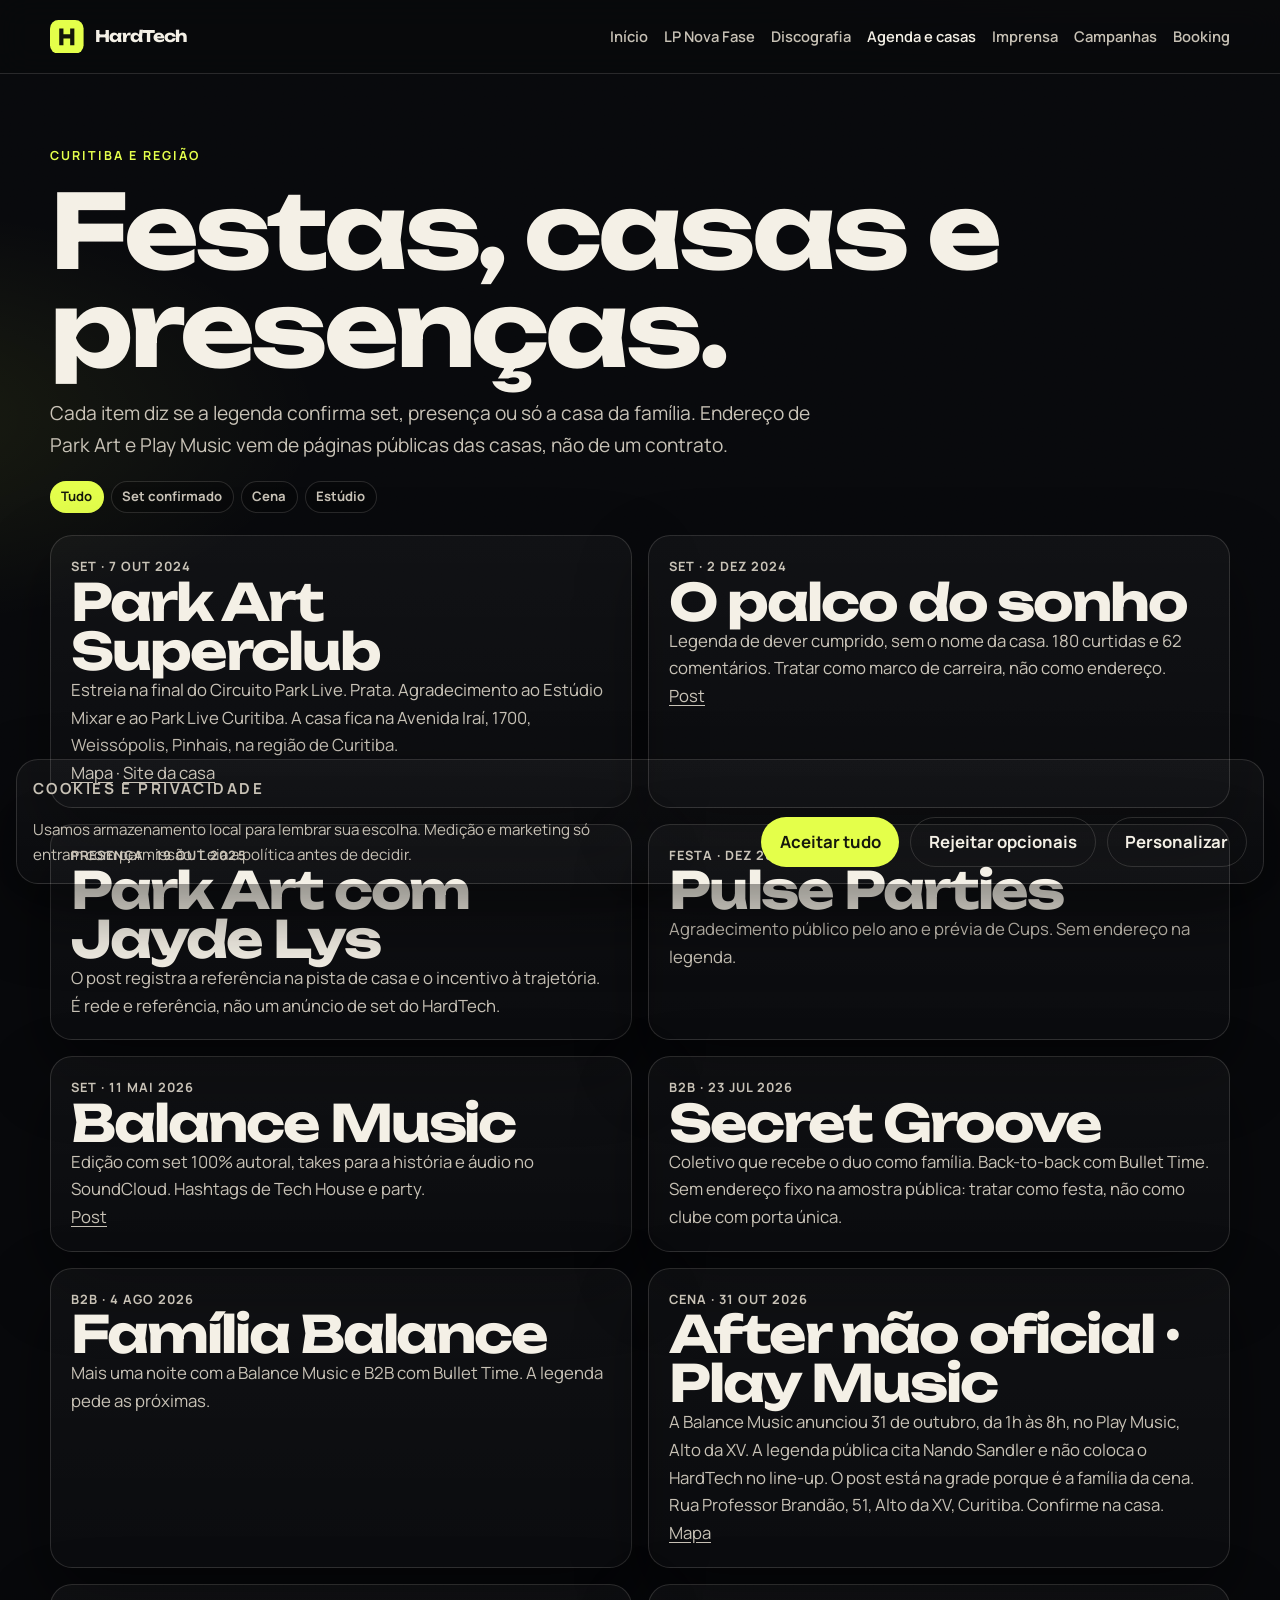
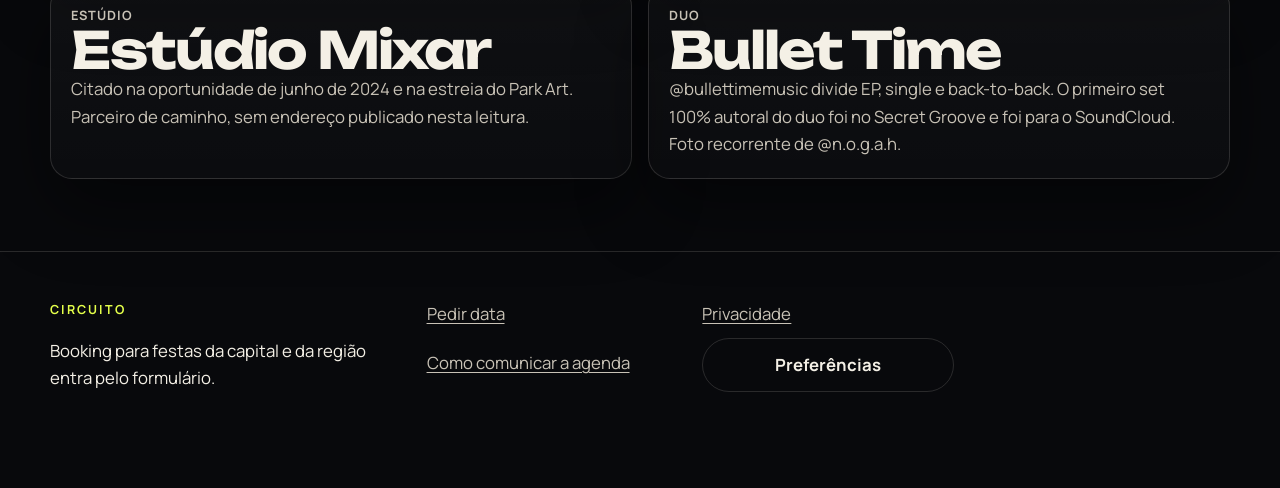
==== agenda.html @ effa6571 "Commit Inicial Co-authored-by: Cursor <cursoragent@cursor.com>" ====
<!DOCTYPE html>
<html lang="pt-BR">
<head>
  <meta charset="utf-8">
  <meta name="viewport" content="width=device-width, initial-scale=1">
  <title>Agenda, festas e casas | DJ HardTech</title>
  <meta name="description" content="Casas, festas e presenças públicas de DJ HardTech em Curitiba e região: Park Art, Balance Music, Secret Groove, Play Music e Estúdio Mixar.">
  <meta property="og:title" content="Agenda e casas | DJ HardTech">
  <meta property="og:description" content="O circuito eletrônico de Curitiba na ficha do HardTech, com o que é gig e o que é cena.">
  <meta property="og:image" content="assets/banner-hardtech.jpg">
  <link rel="icon" href="assets/favicon.svg" type="image/svg+xml">
  <link rel="stylesheet" href="css/styles.css">
</head>
<body>
  <a class="skip" href="#conteudo">Ir para o conteúdo</a>
  <header class="site-header">
    <div class="wrap">
      <a class="brand" href="index.html"><svg viewBox="0 0 40 40" aria-hidden="true"><rect width="40" height="40" rx="10" fill="#e4ff4a"/><path fill="#14160a" d="M11 10h5v7h8V10h5v20h-5v-8h-8v8h-5V10z"/></svg><span>HardTech</span></a>
      <button class="nav-toggle" type="button" data-nav-toggle aria-expanded="false" aria-controls="menu" aria-label="Abrir menu">
        <span class="nav-toggle-bars" aria-hidden="true"><span></span><span></span><span></span></span>
      </button>
      <nav class="nav" id="menu" data-nav aria-label="Principal">
        <a href="index.html">Início</a><a href="lp.html">LP Nova Fase</a><a href="discografia.html">Discografia</a><a href="agenda.html" aria-current="page">Agenda e casas</a><a href="imprensa.html">Imprensa</a><a href="campanhas.html">Campanhas</a><a href="contato.html">Booking</a>
      </nav>
    </div>
  </header>
  <main id="conteudo" class="section">
    <div class="wrap">
      <p class="eyebrow">Curitiba e região</p>
      <h1>Festas, casas e presenças.</h1>
      <p class="lede">Cada item diz se a legenda confirma set, presença ou só a casa da família. Endereço de Park Art e Play Music vem de páginas públicas das casas, não de um contrato.</p>
      <div class="filters" data-filters>
        <button type="button" data-filter="todos" aria-pressed="true">Tudo</button>
        <button type="button" data-filter="set" aria-pressed="false">Set confirmado</button>
        <button type="button" data-filter="cena" aria-pressed="false">Cena</button>
        <button type="button" data-filter="estudio" aria-pressed="false">Estúdio</button>
      </div>
      <div class="place-grid">
        <article class="card" data-kind="set">
          <p class="kicker">Set · 7 out 2024</p>
          <h2>Park Art Superclub</h2>
          <p>Estreia na final do Circuito Park Live. Prata. Agradecimento ao Estúdio Mixar e ao Park Live Curitiba. A casa fica na Avenida Iraí, 1700, Weissópolis, Pinhais, na região de Curitiba.</p>
          <p><a href="https://www.google.com/maps/search/?api=1&query=Avenida+Irai+1700+Pinhais" rel="noopener noreferrer">Mapa</a> · <a href="https://park.art.br/" rel="noopener noreferrer">Site da casa</a></p>
        </article>
        <article class="card" data-kind="set">
          <p class="kicker">Set · 2 dez 2024</p>
          <h2>O palco do sonho</h2>
          <p>Legenda de dever cumprido, sem o nome da casa. 180 curtidas e 62 comentários. Tratar como marco de carreira, não como endereço.</p>
          <p><a href="https://www.instagram.com/hardtech_dj/p/DDF3-cnRQAc/" rel="noopener noreferrer">Post</a></p>
        </article>
        <article class="card" data-kind="cena">
          <p class="kicker">Presença · 19 out 2025</p>
          <h2>Park Art com Jayde Lys</h2>
          <p>O post registra a referência na pista de casa e o incentivo à trajetória. É rede e referência, não um anúncio de set do HardTech.</p>
        </article>
        <article class="card" data-kind="cena">
          <p class="kicker">Festa · dez 2025</p>
          <h2>Pulse Parties</h2>
          <p>Agradecimento público pelo ano e prévia de Cups. Sem endereço na legenda.</p>
        </article>
        <article class="card" data-kind="set">
          <p class="kicker">Set · 11 mai 2026</p>
          <h2>Balance Music</h2>
          <p>Edição com set 100% autoral, takes para a história e áudio no SoundCloud. Hashtags de Tech House e party.</p>
          <p><a href="https://www.instagram.com/hardtech_dj/p/DYNtmUdFGyb/" rel="noopener noreferrer">Post</a></p>
        </article>
        <article class="card" data-kind="set">
          <p class="kicker">B2B · 23 jul 2026</p>
          <h2>Secret Groove</h2>
          <p>Coletivo que recebe o duo como família. Back-to-back com Bullet Time. Sem endereço fixo na amostra pública: tratar como festa, não como clube com porta única.</p>
        </article>
        <article class="card" data-kind="set">
          <p class="kicker">B2B · 4 ago 2026</p>
          <h2>Família Balance</h2>
          <p>Mais uma noite com a Balance Music e B2B com Bullet Time. A legenda pede as próximas.</p>
        </article>
        <article class="card" data-kind="cena">
          <p class="kicker">Cena · 31 out 2026</p>
          <h2>After não oficial · Play Music</h2>
          <p>A Balance Music anunciou 31 de outubro, da 1h às 8h, no Play Music, Alto da XV. A legenda pública cita Nando Sandler e não coloca o HardTech no line-up. O post está na grade porque é a família da cena. Rua Professor Brandão, 51, Alto da XV, Curitiba. Confirme na casa.</p>
          <p><a href="https://www.google.com/maps/search/?api=1&query=Rua+Professor+Brandao+51+Alto+da+XV+Curitiba" rel="noopener noreferrer">Mapa</a></p>
        </article>
        <article class="card" data-kind="estudio">
          <p class="kicker">Estúdio</p>
          <h2>Estúdio Mixar</h2>
          <p>Citado na oportunidade de junho de 2024 e na estreia do Park Art. Parceiro de caminho, sem endereço publicado nesta leitura.</p>
        </article>
        <article class="card" data-kind="estudio">
          <p class="kicker">Duo</p>
          <h2>Bullet Time</h2>
          <p>@bullettimemusic divide EP, single e back-to-back. O primeiro set 100% autoral do duo foi no Secret Groove e foi para o SoundCloud. Foto recorrente de @n.o.g.a.h.</p>
        </article>
      </div>
    </div>
  </main>
  <footer class="site-footer"><div class="wrap footer-grid"><div><p class="eyebrow">Circuito</p><p>Booking para festas da capital e da região entra pelo formulário.</p></div><div class="link-list"><a href="contato.html">Pedir data</a><a href="campanhas.html">Como comunicar a agenda</a></div><div class="link-list"><a href="privacidade.html">Privacidade</a><button class="btn ghost" type="button" data-open-consent>Preferências</button></div><div></div></div></footer>
  <script src="js/site.js"></script>
</body>
</html>
---- css/styles.css ----
@layer reset, fonts, tokens, base, layout, components, motion;

@layer fonts {
  @font-face {
    font-family: Unbounded;
    src: url("../assets/fonts/unbounded-500.woff2") format("woff2");
    font-weight: 500;
    font-style: normal;
    font-display: swap;
  }
  @font-face {
    font-family: Unbounded;
    src: url("../assets/fonts/unbounded-700.woff2") format("woff2");
    font-weight: 700;
    font-style: normal;
    font-display: swap;
  }
  @font-face {
    font-family: Manrope;
    src: url("../assets/fonts/manrope-400.woff2") format("woff2");
    font-weight: 400;
    font-style: normal;
    font-display: swap;
  }
  @font-face {
    font-family: Manrope;
    src: url("../assets/fonts/manrope-500.woff2") format("woff2");
    font-weight: 500;
    font-style: normal;
    font-display: swap;
  }
  @font-face {
    font-family: Manrope;
    src: url("../assets/fonts/manrope-600.woff2") format("woff2");
    font-weight: 600;
    font-style: normal;
    font-display: swap;
  }
  @font-face {
    font-family: Manrope;
    src: url("../assets/fonts/manrope-700.woff2") format("woff2");
    font-weight: 700;
    font-style: normal;
    font-display: swap;
  }
}

@layer reset {
  *, *::before, *::after { box-sizing: border-box; }
  html { scroll-behavior: smooth; }
  body, h1, h2, h3, h4, p, figure, blockquote, dl, dd { margin: 0; }
  ul, ol { margin: 0; padding: 0; list-style: none; }
  img, svg, canvas { display: block; max-width: 100%; }
  button, input, textarea, select { font: inherit; color: inherit; }
  a { color: inherit; }
  button { cursor: pointer; }
}

@layer tokens {
  :root {
    --bg: #08090c;
    --bg-elev: #12141b;
    --bg-soft: #1b1e28;
    --ink: #f4f0e6;
    --muted: #c8c2b6;
    --line: rgba(244, 240, 230, 0.14);
    --lime: #e4ff4a;
    --lime-ink: #16180c;
    --copper: #e39a58;
    --ember: #ff5c2a;
    --ok: #c6f27a;
    --danger: #ff8d7a;
    --shadow: 0 30px 70px rgba(0, 0, 0, 0.45);
    --radius: 22px;
    --header: 4.6rem;
    --font-display: Unbounded, Bahnschrift, "Segoe UI", sans-serif;
    --font-body: Manrope, "Segoe UI", sans-serif;
    --measure: 66ch;
    color-scheme: dark;
  }
}

@layer base {
  html { background: var(--bg); }
  body {
    min-height: 100vh;
    font-family: var(--font-body);
    font-size: 1.05rem;
    line-height: 1.65;
    color: var(--ink);
    background:
      radial-gradient(1200px 500px at 90% -10%, rgba(227, 154, 88, 0.16), transparent 55%),
      radial-gradient(900px 420px at -10% 20%, rgba(228, 255, 74, 0.08), transparent 50%),
      var(--bg);
  }
  body::before {
    content: "";
    pointer-events: none;
    position: fixed;
    inset: 0;
    opacity: 0.18;
    background-image: url("data:image/svg+xml,%3Csvg xmlns='http://www.w3.org/2000/svg' width='140' height='140'%3E%3Cfilter id='n'%3E%3CfeTurbulence type='fractalNoise' baseFrequency='.85' numOctaves='2' stitchTiles='stitch'/%3E%3C/filter%3E%3Crect width='140' height='140' filter='url(%23n)' opacity='.55'/%3E%3C/svg%3E");
    mix-blend-mode: overlay;
  }
  :focus-visible {
    outline: 2px solid var(--lime);
    outline-offset: 3px;
  }
  .skip {
    position: absolute;
    left: 1rem;
    top: -4rem;
    z-index: 20;
    background: var(--lime);
    color: var(--lime-ink);
    padding: 0.6rem 0.9rem;
    border-radius: 999px;
    font-weight: 700;
  }
  .skip:focus { top: 1rem; }
  h1, h2, h3, .brand span, .display {
    font-family: var(--font-display);
    line-height: 0.96;
    letter-spacing: -0.04em;
    font-weight: 700;
  }
  h1 { font-size: clamp(3.2rem, 8vw, 7.4rem); }
  h2 { font-size: clamp(2rem, 4vw, 3.6rem); }
  h3 { font-size: clamp(1.25rem, 2vw, 1.7rem); letter-spacing: -0.03em; }
  p { max-width: var(--measure); }
  a { text-underline-offset: 0.18em; }
  ::selection { background: var(--lime); color: var(--lime-ink); }
}

@layer layout {
  .wrap {
    width: min(1180px, calc(100% - 2rem));
    margin-inline: auto;
  }
  .site-header {
    position: sticky;
    top: 0;
    z-index: 10;
    height: var(--header);
    display: flex;
    align-items: center;
    backdrop-filter: blur(16px);
    background: rgba(8, 9, 12, 0.78);
    border-bottom: 1px solid var(--line);
  }
  .site-header .wrap {
    display: flex;
    align-items: center;
    justify-content: space-between;
    gap: 1rem;
  }
  .nav-toggle {
    display: none;
    align-items: center;
    justify-content: center;
    width: 2.75rem;
    height: 2.75rem;
    border: 1px solid var(--line);
    background: transparent;
    border-radius: 12px;
    padding: 0;
  }
  .nav-toggle-bars {
    display: flex;
    flex-direction: column;
    justify-content: center;
    gap: 5px;
    width: 1.2rem;
  }
  .nav-toggle-bars span {
    display: block;
    height: 2px;
    width: 100%;
    background: var(--ink);
    border-radius: 1px;
    transition: transform 0.2s ease, opacity 0.2s ease;
  }
  .nav-toggle.is-open .nav-toggle-bars span:nth-child(1) {
    transform: translateY(7px) rotate(45deg);
  }
  .nav-toggle.is-open .nav-toggle-bars span:nth-child(2) {
    opacity: 0;
  }
  .nav-toggle.is-open .nav-toggle-bars span:nth-child(3) {
    transform: translateY(-7px) rotate(-45deg);
  }
  .nav {
    display: flex;
    align-items: center;
    gap: 0.35rem 1rem;
  }
  .nav a {
    text-decoration: none;
    color: var(--muted);
    font-size: 0.92rem;
    font-weight: 600;
  }
  .nav a[aria-current="page"], .nav a:hover { color: var(--ink); }
  .hero, .section { padding: 4.5rem 0; }
  .hero { padding-top: 3.2rem; }
  .hero-stage { padding-top: 1.6rem; }
  .campaign-lead { padding-top: 1rem; padding-bottom: 2rem; }
  .stage {
    position: relative;
    width: min(1100px, 100%);
    margin-inline: auto;
    aspect-ratio: 16 / 10;
    min-height: 420px;
    background: #07080b;
    overflow: hidden;
    border: 1px solid var(--line);
  }
  .stage canvas {
    position: absolute;
    inset: 0;
    width: 100%;
    height: 100%;
  }
  .stage-copy {
    position: relative;
    z-index: 1;
    display: grid;
    justify-items: center;
    padding: 6% 1rem 0;
    text-align: center;
    pointer-events: none;
  }
  .stage-copy h1 {
    color: var(--lime);
    text-shadow: 0 0 28px rgba(228, 255, 74, 0.45);
  }
  .poster-caption { margin-top: 1.4rem; }
  .split {
    display: grid;
    grid-template-columns: 1.15fr 0.85fr;
    gap: 2rem;
    align-items: end;
  }
  .grid-3, .grid-2, .release-grid, .place-grid {
    display: grid;
    gap: 1rem;
  }
  .grid-3, .release-grid { grid-template-columns: repeat(3, 1fr); }
  .grid-2, .place-grid { grid-template-columns: repeat(2, 1fr); }
  .site-footer {
    border-top: 1px solid var(--line);
    padding: 3rem 0 6rem;
  }
  .footer-grid {
    display: grid;
    grid-template-columns: 1.4fr 1fr 1fr 1fr;
    gap: 1.5rem;
  }
}

@layer components {
  .brand {
    display: flex;
    align-items: center;
    gap: 0.7rem;
    text-decoration: none;
    font-weight: 700;
  }
  .brand svg { width: 2.1rem; height: 2.1rem; }
  .brand span { font-size: 1rem; letter-spacing: -0.04em; }
  .eyebrow {
    color: var(--lime);
    font-size: 0.78rem;
    font-weight: 700;
    letter-spacing: 0.16em;
    text-transform: uppercase;
    margin-bottom: 1rem;
  }
  .lede { font-size: 1.2rem; color: var(--muted); margin-top: 1.2rem; }
  .actions { display: flex; flex-wrap: wrap; gap: 0.7rem; margin-top: 1.6rem; }
  .btn {
    display: inline-flex;
    align-items: center;
    justify-content: center;
    gap: 0.45rem;
    min-height: 2.9rem;
    padding: 0.65rem 1.1rem;
    border-radius: 999px;
    border: 1px solid transparent;
    text-decoration: none;
    font-weight: 700;
    background: var(--lime);
    color: var(--lime-ink);
  }
  .btn.ghost {
    background: transparent;
    color: var(--ink);
    border-color: var(--line);
  }
  .btn.copper { background: var(--ember); color: white; }
  .panel, .card, .quote, .form, .dialog, .banner {
    background: linear-gradient(180deg, rgba(255,255,255,0.035), rgba(255,255,255,0.015));
    border: 1px solid var(--line);
    border-radius: var(--radius);
    box-shadow: var(--shadow);
  }
  .card, .quote { padding: 1.25rem; }
  .card p, .quote p, .place p { color: var(--muted); }
  .meta { display: flex; flex-wrap: wrap; gap: 0.4rem; margin: 0.8rem 0; }
  .chip, .filters button {
    border: 1px solid var(--line);
    border-radius: 999px;
    padding: 0.28rem 0.65rem;
    color: var(--muted);
    background: rgba(0,0,0,0.2);
    font-size: 0.82rem;
    font-weight: 700;
  }
  .filters { display: flex; flex-wrap: wrap; gap: 0.45rem; margin: 1.2rem 0 1.4rem; }
  .filters button[aria-pressed="true"] {
    background: var(--lime);
    color: var(--lime-ink);
    border-color: transparent;
  }
  .cover {
    border-radius: 18px;
    overflow: hidden;
    border: 1px solid var(--line);
  }
  .cover img { width: 100%; height: auto; object-fit: cover; }
  .hero-visual { position: relative; }
  .hero-visual img {
    width: 100%;
    border-radius: 28px;
    min-height: 280px;
    object-fit: cover;
    border: 1px solid var(--line);
  }
  .stat-row, .label-row {
    display: flex;
    flex-wrap: wrap;
    gap: 0.6rem;
    margin-top: 1.5rem;
  }
  .stat {
    min-width: 9rem;
    padding: 0.9rem 1rem;
    border-top: 2px solid var(--lime);
    background: rgba(255,255,255,0.03);
  }
  .stat strong, .stat span { display: block; }
  .stat span { color: var(--muted); font-size: 0.88rem; }
  .marquee {
    overflow: hidden;
    border-block: 1px solid var(--line);
    padding: 0.85rem 0;
    margin-top: 2.5rem;
  }
  .marquee-track {
    display: flex;
    gap: 2rem;
    width: max-content;
    font-family: var(--font-display);
    letter-spacing: 0.08em;
    text-transform: uppercase;
    color: var(--muted);
  }
  .section-head {
    display: flex;
    justify-content: space-between;
    gap: 1rem;
    align-items: end;
    margin-bottom: 1.5rem;
  }
  .section-head p { color: var(--muted); }
  .quote { font-size: 1.35rem; }
  .quote footer { margin-top: 0.8rem; color: var(--copper); font-size: 0.9rem; }
  .timeline { display: grid; gap: 0; }
  .timeline article {
    display: grid;
    grid-template-columns: 8.5rem 1fr;
    gap: 1rem;
    padding: 1rem 0;
    border-top: 1px solid var(--line);
  }
  .timeline time { color: var(--lime); font-weight: 700; }
  .place h3 { margin-bottom: 0.4rem; }
  .kicker { color: var(--copper); font-size: 0.8rem; font-weight: 800; letter-spacing: 0.08em; text-transform: uppercase; }
  .form, .policy, .dialog-card { padding: 1.3rem; }
  .fields { display: grid; gap: 0.9rem; }
  .fields.two { grid-template-columns: 1fr 1fr; }
  label { display: grid; gap: 0.35rem; font-weight: 700; font-size: 0.92rem; }
  input, textarea, select {
    width: 100%;
    background: #0c0e13;
    border: 1px solid var(--line);
    border-radius: 14px;
    padding: 0.8rem 0.9rem;
  }
  textarea { min-height: 8rem; resize: vertical; }
  .check { grid-template-columns: auto 1fr; align-items: start; font-weight: 500; }
  .error { color: var(--danger); font-size: 0.88rem; }
  .success {
    display: none;
    margin-top: 1rem;
    padding: 1rem;
    border-radius: 16px;
    background: rgba(198, 242, 122, 0.12);
    border: 1px solid rgba(198, 242, 122, 0.4);
  }
  .success.show { display: block; }
  .copy {
    width: 100%;
    text-align: left;
    background: #0c0e13;
    border: 1px solid var(--line);
    border-radius: 16px;
    padding: 1rem;
    color: var(--muted);
  }
  .copy strong { color: var(--ink); display: block; margin-bottom: 0.35rem; }
  .table-wrap { overflow-x: auto; }
  table { width: 100%; border-collapse: collapse; font-size: 0.95rem; }
  th, td { text-align: left; padding: 0.8rem 0.6rem; border-bottom: 1px solid var(--line); vertical-align: top; }
  th { color: var(--lime); font-size: 0.78rem; letter-spacing: 0.08em; text-transform: uppercase; }
  .banner {
    position: fixed;
    z-index: 30;
    left: 1rem;
    right: 1rem;
    bottom: 1rem;
    padding: 1rem;
    display: none;
    gap: 1rem;
    align-items: end;
    justify-content: space-between;
  }
  .banner.show { display: flex; }
  .banner p { color: var(--muted); font-size: 0.95rem; }
  .dialog {
    position: fixed;
    inset: 0;
    z-index: 40;
    display: none;
    place-items: center;
    padding: 1rem;
    background: rgba(0, 0, 0, 0.62);
  }
  .dialog.show { display: grid; }
  .dialog-card { width: min(640px, 100%); max-height: min(86vh, 760px); overflow: auto; }
  .switch {
    display: flex;
    justify-content: space-between;
    gap: 1rem;
    align-items: center;
    padding: 0.85rem 0;
    border-bottom: 1px solid var(--line);
  }
  .switch p { color: var(--muted); font-size: 0.9rem; font-weight: 500; }
  .wave {
    width: 100%;
    height: 92px;
    border-radius: 16px;
    background: #07080b;
    border: 1px solid var(--line);
  }
  .hidden { display: none !important; }
  .note { color: var(--muted); font-size: 0.92rem; }
  pre { white-space: pre-wrap; font-family: inherit; color: var(--ink); }
  .policy h2, .policy h3 { margin: 1.6rem 0 0.6rem; }
  .policy p, .policy li { color: var(--muted); }
  .policy ul, ul.policy { list-style: disc; padding-left: 1.1rem; display: grid; gap: 0.35rem; }
  .link-list { display: grid; gap: 0.4rem; }
  .link-list a { color: var(--muted); }
  .lp-hero {
    display: grid;
    grid-template-columns: 0.82fr 1.18fr;
    gap: 2rem;
    align-items: center;
  }
  .track {
    display: grid;
    grid-template-columns: auto 1fr auto;
    gap: 0.8rem;
    align-items: center;
    padding: 0.85rem 0;
    border-bottom: 1px solid var(--line);
  }
  .track b { font-family: var(--font-display); font-size: 0.95rem; }
  .index { color: var(--copper); font-variant-numeric: tabular-nums; }
}

@layer motion {
  .marquee-track { animation: ticker 32s linear infinite; }
  @keyframes ticker {
    from { transform: translateX(0); }
    to { transform: translateX(-50%); }
  }
  @keyframes reveal {
    from { opacity: 0; transform: translateY(28px); }
    to { opacity: 1; transform: none; }
  }
  @supports (animation-timeline: view()) {
    .reveal {
      animation: reveal linear both;
      animation-timeline: view();
      animation-range: entry 0% cover 28%;
    }
  }
  @media (prefers-reduced-motion: reduce) {
    html { scroll-behavior: auto; }
    .marquee-track, .reveal { animation: none; }
  }
}

@media (max-width: 980px) {
  .split, .lp-hero, .footer-grid, .grid-3, .release-grid { grid-template-columns: 1fr; }
  .grid-2, .place-grid, .fields.two, .timeline article { grid-template-columns: 1fr; }
  .nav-toggle { display: inline-flex; flex-shrink: 0; }
  .nav {
    position: fixed;
    inset: var(--header) 0 0 0;
    display: none;
    flex-direction: column;
    align-items: flex-start;
    padding: 1.2rem;
    background: rgba(8, 9, 12, 0.96);
    gap: 0.4rem;
  }
  .nav.open { display: flex; }
  .nav a { font-size: 1.35rem; padding: 0.45rem 0; }
  .banner { flex-direction: column; align-items: stretch; }
  .section-head { flex-direction: column; align-items: start; }
}

@media (max-width: 640px) {
  .hero, .section { padding: 3rem 0; }
  h1 { font-size: clamp(2.7rem, 14vw, 4.2rem); }
  .stage { aspect-ratio: 4 / 5; min-height: 460px; }
}

@media print {
  .site-header, .site-footer, .banner, .dialog, .nav-toggle, .actions { display: none !important; }
  body { background: white; color: black; }
  .card, .panel { box-shadow: none; }
}
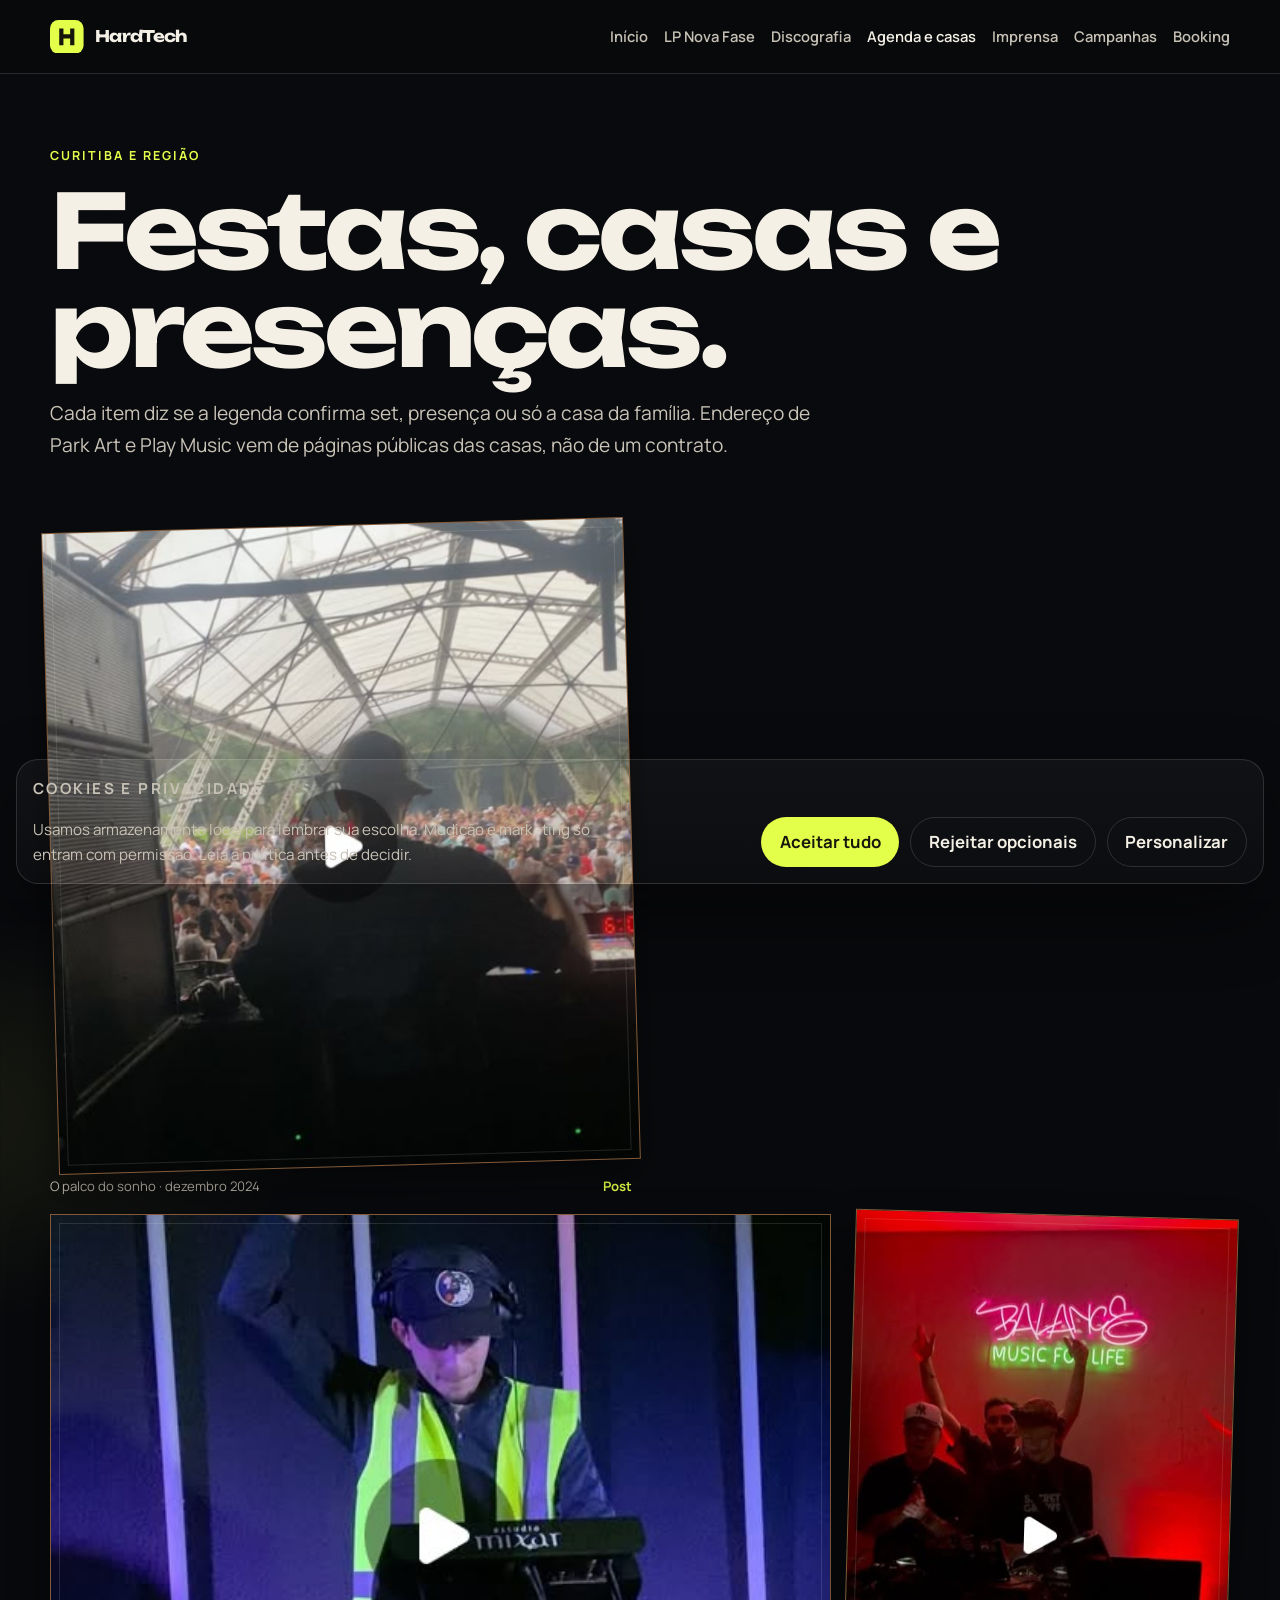
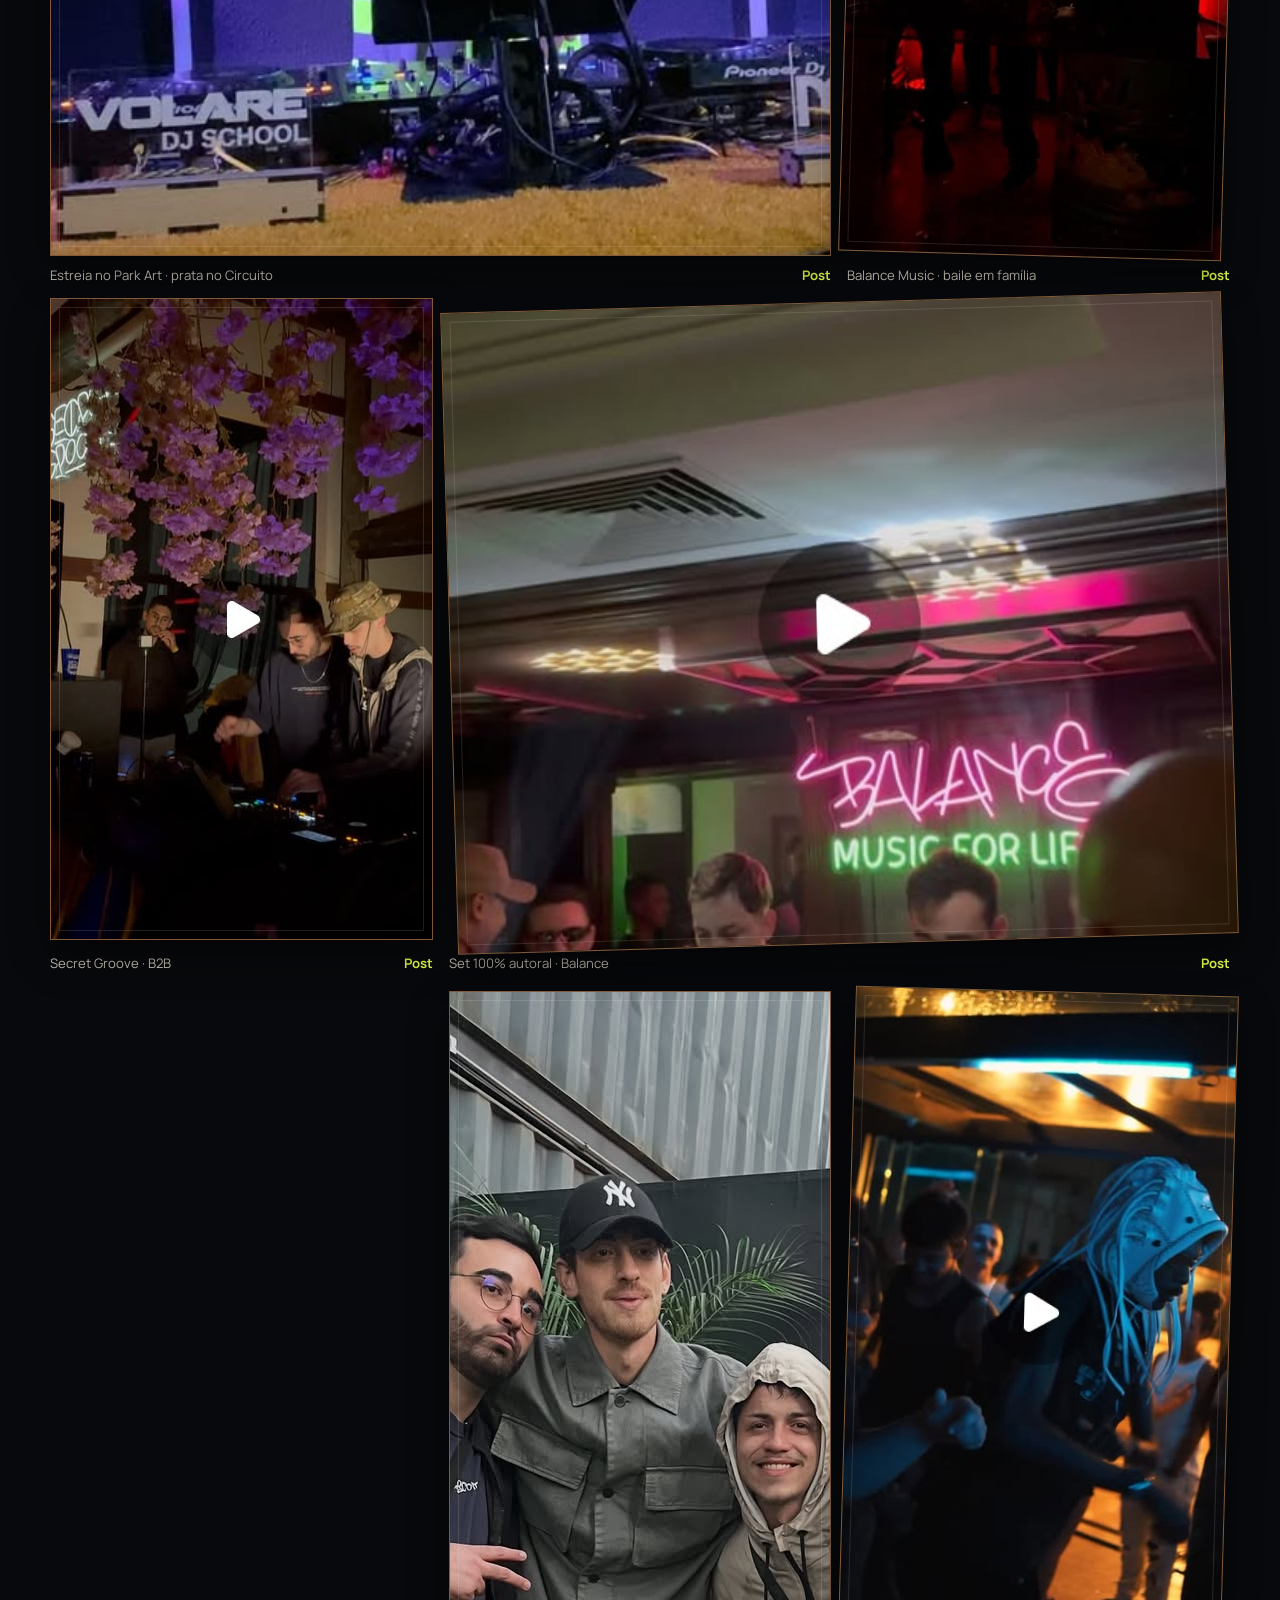
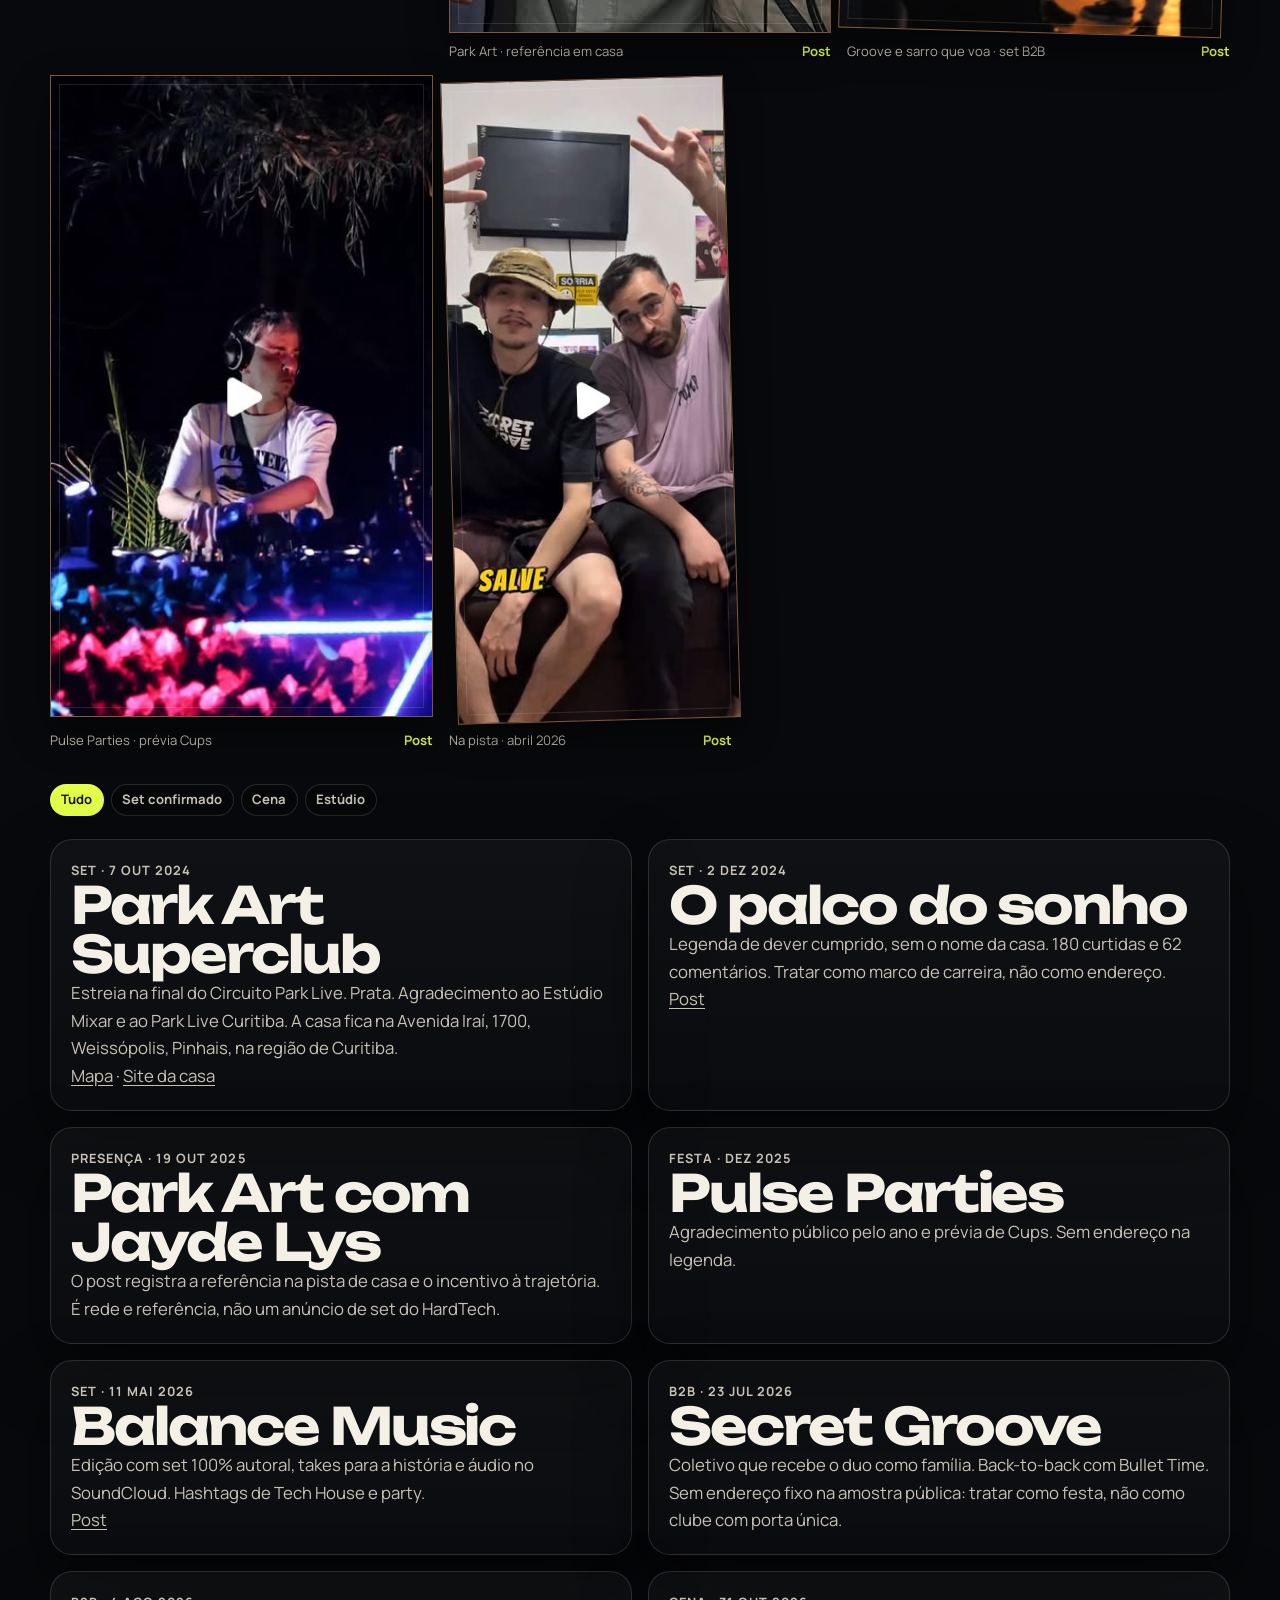
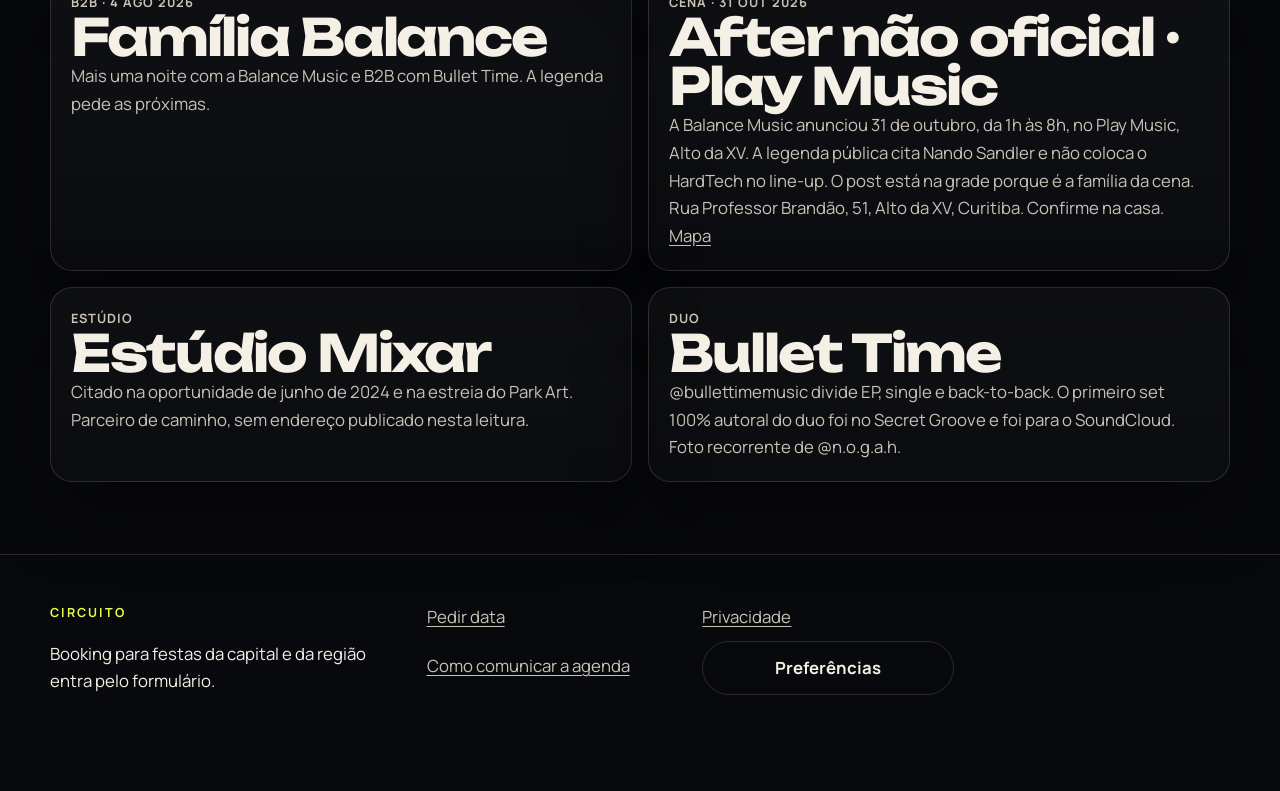
==== commit 9fd1ff78: "Ajuste de Layout Co-authored-by: Cursor <cursoragent@cursor.com>" ====
--- a/agenda.html
+++ b/agenda.html
@@ -29,6 +29,7 @@
       <p class="eyebrow">Curitiba e região</p>
       <h1>Festas, casas e presenças.</h1>
       <p class="lede">Cada item diz se a legenda confirma set, presença ou só a casa da família. Endereço de Park Art e Play Music vem de páginas públicas das casas, não de um contrato.</p>
+      <div class="section-photos" style="margin:2rem 0" data-photo-wall data-photo-filter="pista" aria-label="Fotos de casas e sets"></div>
       <div class="filters" data-filters>
         <button type="button" data-filter="todos" aria-pressed="true">Tudo</button>
         <button type="button" data-filter="set" aria-pressed="false">Set confirmado</button>
@@ -95,5 +96,6 @@
   </main>
   <footer class="site-footer"><div class="wrap footer-grid"><div><p class="eyebrow">Circuito</p><p>Booking para festas da capital e da região entra pelo formulário.</p></div><div class="link-list"><a href="contato.html">Pedir data</a><a href="campanhas.html">Como comunicar a agenda</a></div><div class="link-list"><a href="privacidade.html">Privacidade</a><button class="btn ghost" type="button" data-open-consent>Preferências</button></div><div></div></div></footer>
   <script src="js/site.js"></script>
+  <script src="js/gallery.js"></script>
 </body>
 </html>
--- a/css/styles.css
+++ b/css/styles.css
@@ -235,6 +235,133 @@
     text-shadow: 0 0 28px rgba(228, 255, 74, 0.45);
   }
   .poster-caption { margin-top: 1.4rem; }
+  .stage-collage {
+    position: absolute;
+    inset: 0;
+    z-index: 0;
+    overflow: hidden;
+    opacity: 0.42;
+    filter: saturate(0.85) contrast(1.05);
+  }
+  .stage-collage::after {
+    content: "";
+    position: absolute;
+    inset: 0;
+    background: linear-gradient(180deg, rgba(7, 8, 11, 0.35), rgba(7, 8, 11, 0.92) 70%);
+  }
+  .collage-piece {
+    position: absolute;
+    border: 2px solid rgba(228, 255, 74, 0.35);
+    box-shadow: 0 18px 40px rgba(0, 0, 0, 0.55);
+    overflow: hidden;
+    background: #0c0e13;
+  }
+  .collage-piece img { width: 100%; height: 100%; object-fit: cover; }
+  .collage-piece.one { width: 34%; height: 58%; left: 4%; top: 10%; transform: rotate(-7deg); }
+  .collage-piece.two { width: 30%; height: 52%; right: 6%; top: 8%; transform: rotate(5deg); }
+  .collage-piece.three { width: 28%; height: 48%; left: 18%; bottom: 6%; transform: rotate(3deg); }
+  .collage-piece.four { width: 26%; height: 44%; right: 16%; bottom: 8%; transform: rotate(-4deg); }
+  .stage canvas { z-index: 1; }
+  .stage-copy { z-index: 2; }
+  .photo-wall {
+    display: grid;
+    grid-template-columns: repeat(12, minmax(0, 1fr));
+    gap: 1rem;
+    align-items: stretch;
+  }
+  .photo-wall:not(.ready) { min-height: 120px; }
+  .frame {
+    margin: 0;
+    display: flex;
+    flex-direction: column;
+    gap: 0.55rem;
+    grid-column: span 4;
+  }
+  .frame.span-sm { grid-column: span 3; }
+  .frame.span-md { grid-column: span 4; }
+  .frame.span-lg { grid-column: span 6; grid-row: span 2; }
+  .frame.span-wide { grid-column: span 8; }
+  .frame.span-tall { grid-column: span 4; grid-row: span 2; }
+  .frame-link {
+    display: block;
+    position: relative;
+    overflow: hidden;
+    border: 1px solid rgba(227, 154, 88, 0.55);
+    background: #0c0e13;
+    box-shadow:
+      inset 0 0 0 1px rgba(228, 255, 74, 0.2),
+      0 16px 36px rgba(0, 0, 0, 0.45);
+    transition: transform 0.25s ease, box-shadow 0.25s ease;
+  }
+  .frame-link::before {
+    content: "";
+    position: absolute;
+    inset: 8px;
+    border: 1px solid rgba(244, 240, 230, 0.12);
+    pointer-events: none;
+    z-index: 1;
+  }
+  .frame-link img {
+    width: 100%;
+    aspect-ratio: 1;
+    object-fit: cover;
+    display: block;
+    transition: transform 0.35s ease;
+  }
+  .frame.span-tall .frame-link img,
+  .frame.span-lg .frame-link img { aspect-ratio: 4 / 5; }
+  .frame-link:hover img { transform: scale(1.04); }
+  .frame-link:hover { box-shadow: inset 0 0 0 1px var(--lime), 0 22px 44px rgba(0, 0, 0, 0.55); }
+  .frame.tilt-left .frame-link { transform: rotate(-1.6deg); }
+  .frame.tilt-right .frame-link { transform: rotate(1.6deg); }
+  .frame.lift .frame-link { transform: translateY(-4px); }
+  .frame figcaption {
+    display: flex;
+    justify-content: space-between;
+    gap: 0.6rem;
+    font-size: 0.82rem;
+    color: var(--muted);
+  }
+  .frame figcaption a { color: var(--lime); text-decoration: none; font-weight: 700; }
+  .photo-strip {
+    overflow: hidden;
+    border-block: 1px solid var(--line);
+    padding: 1rem 0;
+    mask-image: linear-gradient(90deg, transparent, #000 8%, #000 92%, transparent);
+  }
+  .strip-track {
+    display: flex;
+    gap: 0.85rem;
+    width: max-content;
+    animation: photo-strip 48s linear infinite;
+  }
+  .strip-frame {
+    flex: 0 0 auto;
+    width: 168px;
+    border: 1px solid rgba(227, 154, 88, 0.45);
+    padding: 6px;
+    background: rgba(12, 14, 19, 0.9);
+    box-shadow: 0 10px 24px rgba(0, 0, 0, 0.35);
+  }
+  .strip-frame img { width: 100%; aspect-ratio: 1; object-fit: cover; display: block; }
+  .photo-lightbox {
+    border: 1px solid var(--line);
+    border-radius: var(--radius);
+    padding: 1rem;
+    background: #0c0e13;
+    color: var(--ink);
+    max-width: min(920px, 96vw);
+  }
+  .photo-lightbox img { width: 100%; max-height: 72vh; object-fit: contain; }
+  .photo-lightbox figcaption { margin-top: 0.8rem; color: var(--muted); }
+  .section-photos { padding-top: 2rem; }
+  @keyframes photo-strip {
+    from { transform: translateX(0); }
+    to { transform: translateX(-50%); }
+  }
+  @media (prefers-reduced-motion: reduce) {
+    .strip-track { animation: none; flex-wrap: wrap; width: 100%; justify-content: center; }
+  }
   .split {
     display: grid;
     grid-template-columns: 1.15fr 0.85fr;
@@ -515,6 +642,10 @@
 
 @media (max-width: 980px) {
   .split, .lp-hero, .footer-grid, .grid-3, .release-grid { grid-template-columns: 1fr; }
+  .photo-wall { grid-template-columns: repeat(6, minmax(0, 1fr)); }
+  .frame, .frame.span-sm, .frame.span-md, .frame.span-wide { grid-column: span 3; }
+  .frame.span-lg, .frame.span-tall { grid-column: span 6; grid-row: span 1; }
+  .collage-piece { opacity: 0.55; }
   .grid-2, .place-grid, .fields.two, .timeline article { grid-template-columns: 1fr; }
   .nav-toggle { display: inline-flex; flex-shrink: 0; }
   .nav {
@@ -537,6 +668,9 @@
   .hero, .section { padding: 3rem 0; }
   h1 { font-size: clamp(2.7rem, 14vw, 4.2rem); }
   .stage { aspect-ratio: 4 / 5; min-height: 460px; }
+  .photo-wall { grid-template-columns: repeat(2, minmax(0, 1fr)); }
+  .frame, .frame.span-sm, .frame.span-md, .frame.span-wide, .frame.span-lg, .frame.span-tall { grid-column: span 1; }
+  .strip-frame { width: 132px; }
 }
 
 @media print {
